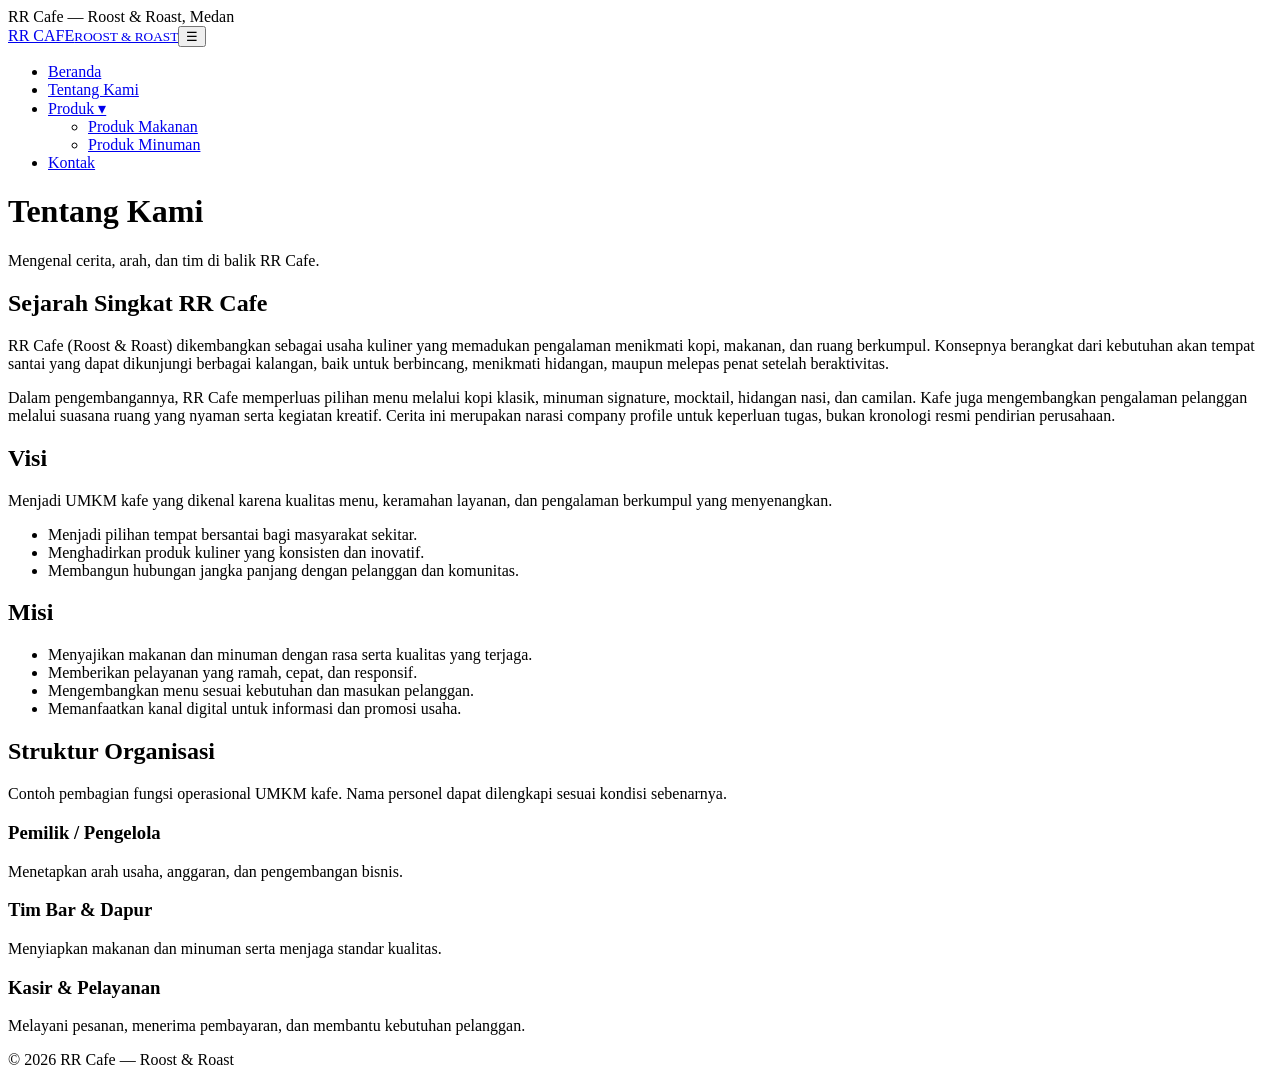
==== about.html @ 540df9fd "Add files via upload" ====
<!doctype html><html lang="id"><head><meta charset="utf-8"><meta name="viewport" content="width=device-width,initial-scale=1"><title>Tentang Kami | RR Cafe</title><link rel="stylesheet" href="css/style.css"></head><body><div class="topbar">RR Cafe — Roost & Roast, Medan</div><header class="header"><nav class="container nav"><a class="brand" href="index.html">RR CAFE<small>ROOST & ROAST</small></a><button class="hamburger" aria-label="Buka menu" aria-expanded="false">☰</button><ul class="navlinks"><li><a href="index.html">Beranda</a></li><li><a class="active" href="about.html">Tentang Kami</a></li><li><a href="produk.html" class="submenu-toggle">Produk ▾</a><ul class="dropdown"><li><a href="produk.html#makanan">Produk Makanan</a></li><li><a href="produk.html#minuman">Produk Minuman</a></li></ul></li><li><a href="kontak.html">Kontak</a></li></ul></nav></header><main><div class="pagehero"><div class="container"><h1>Tentang Kami</h1><p>Mengenal cerita, arah, dan tim di balik RR Cafe.</p></div></div><section><div class="container"><h2>Sejarah Singkat RR Cafe</h2><p>RR Cafe (Roost & Roast) dikembangkan sebagai usaha kuliner yang memadukan pengalaman menikmati kopi, makanan, dan ruang berkumpul. Konsepnya berangkat dari kebutuhan akan tempat santai yang dapat dikunjungi berbagai kalangan, baik untuk berbincang, menikmati hidangan, maupun melepas penat setelah beraktivitas.</p><p>Dalam pengembangannya, RR Cafe memperluas pilihan menu melalui kopi klasik, minuman signature, mocktail, hidangan nasi, dan camilan. Kafe juga mengembangkan pengalaman pelanggan melalui suasana ruang yang nyaman serta kegiatan kreatif. Cerita ini merupakan narasi company profile untuk keperluan tugas, bukan kronologi resmi pendirian perusahaan.</p></div></section><section class="band"><div class="container two"><div><h2>Visi</h2><p>Menjadi UMKM kafe yang dikenal karena kualitas menu, keramahan layanan, dan pengalaman berkumpul yang menyenangkan.</p><ul class="list"><li>Menjadi pilihan tempat bersantai bagi masyarakat sekitar.</li><li>Menghadirkan produk kuliner yang konsisten dan inovatif.</li><li>Membangun hubungan jangka panjang dengan pelanggan dan komunitas.</li></ul></div><div><h2>Misi</h2><ul class="list"><li>Menyajikan makanan dan minuman dengan rasa serta kualitas yang terjaga.</li><li>Memberikan pelayanan yang ramah, cepat, dan responsif.</li><li>Mengembangkan menu sesuai kebutuhan dan masukan pelanggan.</li><li>Memanfaatkan kanal digital untuk informasi dan promosi usaha.</li></ul></div></div></section><section><div class="container"><h2>Struktur Organisasi</h2><p class="lead">Contoh pembagian fungsi operasional UMKM kafe. Nama personel dapat dilengkapi sesuai kondisi sebenarnya.</p><div class="grid"><div class="card"><h3>Pemilik / Pengelola</h3><p>Menetapkan arah usaha, anggaran, dan pengembangan bisnis.</p></div><div class="card"><h3>Tim Bar & Dapur</h3><p>Menyiapkan makanan dan minuman serta menjaga standar kualitas.</p></div><div class="card"><h3>Kasir & Pelayanan</h3><p>Melayani pesanan, menerima pembayaran, dan membantu kebutuhan pelanggan.</p></div></div></div></section></main><footer>© 2026 RR Cafe — Roost & Roast</footer><script src="js/main.js"></script></body></html>
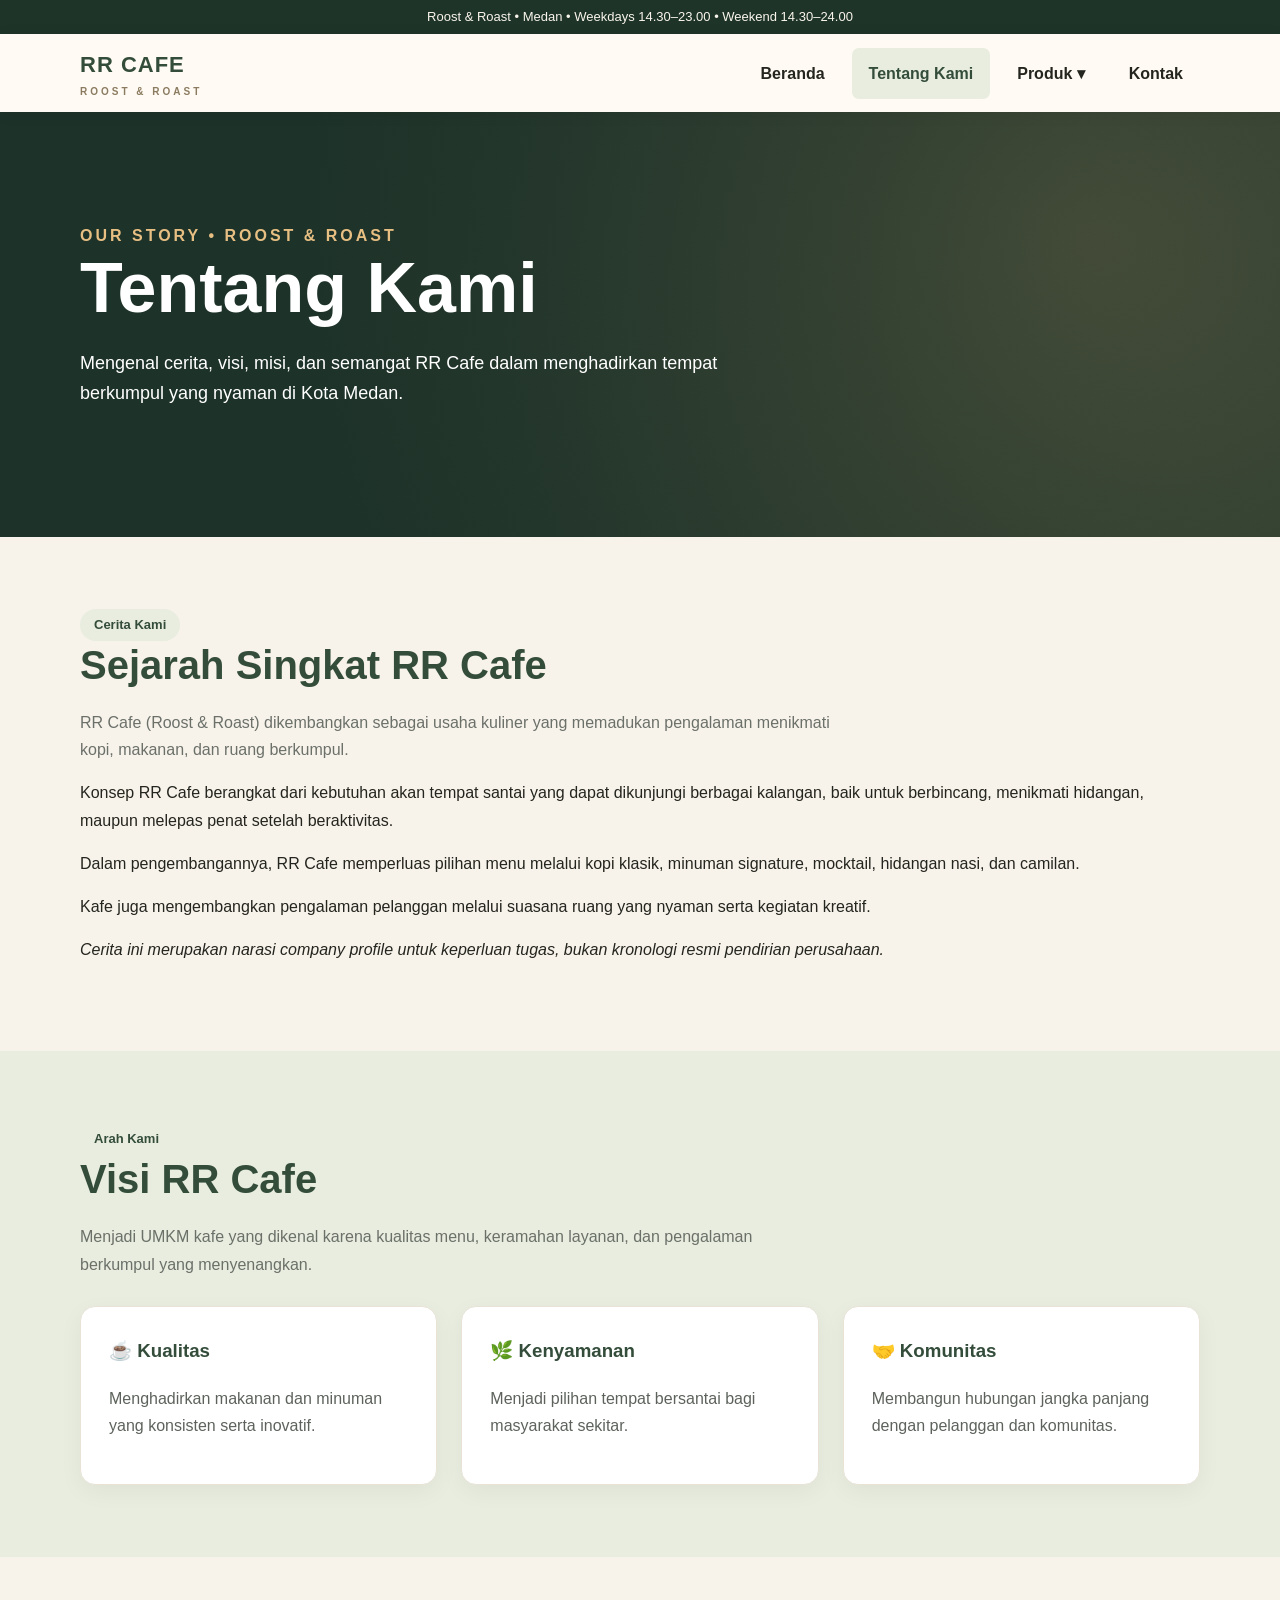
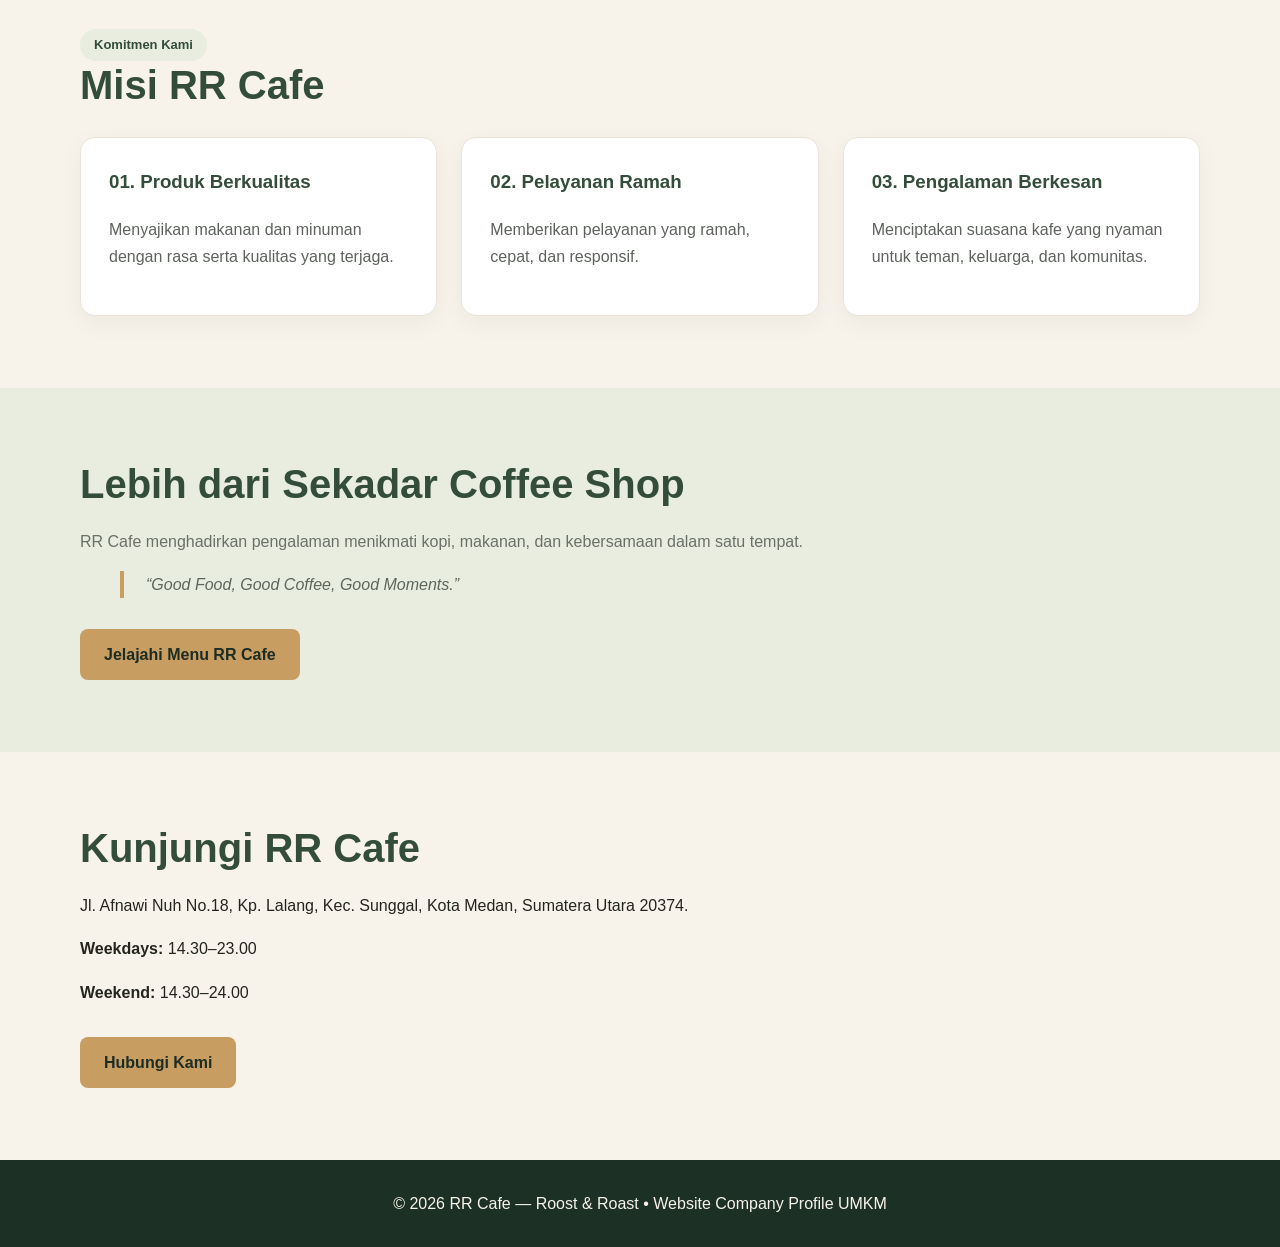
==== commit 7ff4c959: "Update about.html" ====
--- a/about.html
+++ b/about.html
@@ -1 +1,270 @@
-<!doctype html><html lang="id"><head><meta charset="utf-8"><meta name="viewport" content="width=device-width,initial-scale=1"><title>Tentang Kami | RR Cafe</title><link rel="stylesheet" href="css/style.css"></head><body><div class="topbar">RR Cafe — Roost & Roast, Medan</div><header class="header"><nav class="container nav"><a class="brand" href="index.html">RR CAFE<small>ROOST & ROAST</small></a><button class="hamburger" aria-label="Buka menu" aria-expanded="false">☰</button><ul class="navlinks"><li><a href="index.html">Beranda</a></li><li><a class="active" href="about.html">Tentang Kami</a></li><li><a href="produk.html" class="submenu-toggle">Produk ▾</a><ul class="dropdown"><li><a href="produk.html#makanan">Produk Makanan</a></li><li><a href="produk.html#minuman">Produk Minuman</a></li></ul></li><li><a href="kontak.html">Kontak</a></li></ul></nav></header><main><div class="pagehero"><div class="container"><h1>Tentang Kami</h1><p>Mengenal cerita, arah, dan tim di balik RR Cafe.</p></div></div><section><div class="container"><h2>Sejarah Singkat RR Cafe</h2><p>RR Cafe (Roost & Roast) dikembangkan sebagai usaha kuliner yang memadukan pengalaman menikmati kopi, makanan, dan ruang berkumpul. Konsepnya berangkat dari kebutuhan akan tempat santai yang dapat dikunjungi berbagai kalangan, baik untuk berbincang, menikmati hidangan, maupun melepas penat setelah beraktivitas.</p><p>Dalam pengembangannya, RR Cafe memperluas pilihan menu melalui kopi klasik, minuman signature, mocktail, hidangan nasi, dan camilan. Kafe juga mengembangkan pengalaman pelanggan melalui suasana ruang yang nyaman serta kegiatan kreatif. Cerita ini merupakan narasi company profile untuk keperluan tugas, bukan kronologi resmi pendirian perusahaan.</p></div></section><section class="band"><div class="container two"><div><h2>Visi</h2><p>Menjadi UMKM kafe yang dikenal karena kualitas menu, keramahan layanan, dan pengalaman berkumpul yang menyenangkan.</p><ul class="list"><li>Menjadi pilihan tempat bersantai bagi masyarakat sekitar.</li><li>Menghadirkan produk kuliner yang konsisten dan inovatif.</li><li>Membangun hubungan jangka panjang dengan pelanggan dan komunitas.</li></ul></div><div><h2>Misi</h2><ul class="list"><li>Menyajikan makanan dan minuman dengan rasa serta kualitas yang terjaga.</li><li>Memberikan pelayanan yang ramah, cepat, dan responsif.</li><li>Mengembangkan menu sesuai kebutuhan dan masukan pelanggan.</li><li>Memanfaatkan kanal digital untuk informasi dan promosi usaha.</li></ul></div></div></section><section><div class="container"><h2>Struktur Organisasi</h2><p class="lead">Contoh pembagian fungsi operasional UMKM kafe. Nama personel dapat dilengkapi sesuai kondisi sebenarnya.</p><div class="grid"><div class="card"><h3>Pemilik / Pengelola</h3><p>Menetapkan arah usaha, anggaran, dan pengembangan bisnis.</p></div><div class="card"><h3>Tim Bar & Dapur</h3><p>Menyiapkan makanan dan minuman serta menjaga standar kualitas.</p></div><div class="card"><h3>Kasir & Pelayanan</h3><p>Melayani pesanan, menerima pembayaran, dan membantu kebutuhan pelanggan.</p></div></div></div></section></main><footer>© 2026 RR Cafe — Roost & Roast</footer><script src="js/main.js"></script></body></html>
+
+<!DOCTYPE html>
+<html lang="id">
+<head>
+  <meta charset="UTF-8">
+  <meta name="viewport" content="width=device-width, initial-scale=1.0">
+  <meta name="description" content="Profil RR Cafe Roost & Roast Medan, sejarah, visi, misi, dan konsep kafe.">
+  <title>Tentang Kami | RR Cafe - Roost & Roast</title>
+
+  <link rel="stylesheet" href="style.css">
+</head>
+
+<body>
+
+  <div class="topbar">
+    Roost & Roast • Medan • Weekdays 14.30–23.00 • Weekend 14.30–24.00
+  </div>
+
+  <header class="header">
+    <nav class="container nav" aria-label="Navigasi utama">
+
+      <a class="brand" href="index.html">
+        RR CAFE
+        <small>ROOST & ROAST</small>
+      </a>
+
+      <button class="hamburger"
+              aria-label="Buka menu"
+              aria-expanded="false">
+        ☰
+      </button>
+
+      <ul class="navlinks">
+        <li>
+          <a href="index.html">Beranda</a>
+        </li>
+
+        <li>
+          <a href="about.html" class="active">Tentang Kami</a>
+        </li>
+
+        <li>
+          <a href="produk.html" class="submenu-toggle">
+            Produk ▾
+          </a>
+          <ul class="dropdown">
+            <li>
+              <a href="produk.html#makanan">Produk Makanan</a>
+            </li>
+            <li>
+              <a href="produk.html#minuman">Produk Minuman</a>
+            </li>
+          </ul>
+        </li>
+
+        <li>
+          <a href="kontak.html">Kontak</a>
+        </li>
+      </ul>
+
+    </nav>
+  </header>
+
+  <main>
+
+    <div class="hero">
+      <div class="container">
+        <div class="eyebrow">
+          OUR STORY • ROOST & ROAST
+        </div>
+
+        <h1>Tentang Kami</h1>
+
+        <p>
+          Mengenal cerita, visi, misi, dan semangat
+          RR Cafe dalam menghadirkan tempat
+          berkumpul yang nyaman di Kota Medan.
+        </p>
+      </div>
+    </div>
+
+    <section>
+      <div class="container">
+
+        <span class="pill">Cerita Kami</span>
+
+        <h2>Sejarah Singkat RR Cafe</h2>
+
+        <p class="lead">
+          RR Cafe (Roost & Roast) dikembangkan
+          sebagai usaha kuliner yang memadukan
+          pengalaman menikmati kopi, makanan,
+          dan ruang berkumpul.
+        </p>
+
+        <p>
+          Konsep RR Cafe berangkat dari kebutuhan
+          akan tempat santai yang dapat dikunjungi
+          berbagai kalangan, baik untuk berbincang,
+          menikmati hidangan, maupun melepas penat
+          setelah beraktivitas.
+        </p>
+
+        <p>
+          Dalam pengembangannya, RR Cafe memperluas
+          pilihan menu melalui kopi klasik, minuman
+          signature, mocktail, hidangan nasi,
+          dan camilan.
+        </p>
+
+        <p>
+          Kafe juga mengembangkan pengalaman
+          pelanggan melalui suasana ruang yang
+          nyaman serta kegiatan kreatif.
+        </p>
+
+        <p>
+          <em>
+            Cerita ini merupakan narasi company
+            profile untuk keperluan tugas,
+            bukan kronologi resmi pendirian perusahaan.
+          </em>
+        </p>
+
+      </div>
+    </section>
+
+    <section class="band">
+      <div class="container">
+
+        <span class="pill">Arah Kami</span>
+
+        <h2>Visi RR Cafe</h2>
+
+        <p class="lead">
+          Menjadi UMKM kafe yang dikenal karena
+          kualitas menu, keramahan layanan,
+          dan pengalaman berkumpul yang menyenangkan.
+        </p>
+
+        <div class="grid">
+
+          <article class="card">
+            <h3>☕ Kualitas</h3>
+            <p>
+              Menghadirkan makanan dan minuman
+              yang konsisten serta inovatif.
+            </p>
+          </article>
+
+          <article class="card">
+            <h3>🌿 Kenyamanan</h3>
+            <p>
+              Menjadi pilihan tempat bersantai
+              bagi masyarakat sekitar.
+            </p>
+          </article>
+
+          <article class="card">
+            <h3>🤝 Komunitas</h3>
+            <p>
+              Membangun hubungan jangka panjang
+              dengan pelanggan dan komunitas.
+            </p>
+          </article>
+
+        </div>
+
+      </div>
+    </section>
+
+    <section>
+      <div class="container">
+
+        <span class="pill">Komitmen Kami</span>
+
+        <h2>Misi RR Cafe</h2>
+
+        <div class="grid">
+
+          <article class="card">
+            <h3>01. Produk Berkualitas</h3>
+            <p>
+              Menyajikan makanan dan minuman
+              dengan rasa serta kualitas yang terjaga.
+            </p>
+          </article>
+
+          <article class="card">
+            <h3>02. Pelayanan Ramah</h3>
+            <p>
+              Memberikan pelayanan yang ramah,
+              cepat, dan responsif.
+            </p>
+          </article>
+
+          <article class="card">
+            <h3>03. Pengalaman Berkesan</h3>
+            <p>
+              Menciptakan suasana kafe yang nyaman
+              untuk teman, keluarga, dan komunitas.
+            </p>
+          </article>
+
+        </div>
+
+      </div>
+    </section>
+
+    <section class="band">
+      <div class="container">
+
+        <h2>Lebih dari Sekadar Coffee Shop</h2>
+
+        <p class="lead">
+          RR Cafe menghadirkan pengalaman
+          menikmati kopi, makanan, dan
+          kebersamaan dalam satu tempat.
+        </p>
+
+        <blockquote>
+          “Good Food, Good Coffee, Good Moments.”
+        </blockquote>
+
+        <a class="btn" href="produk.html">
+          Jelajahi Menu RR Cafe
+        </a>
+
+      </div>
+    </section>
+
+    <section>
+      <div class="container">
+
+        <h2>Kunjungi RR Cafe</h2>
+
+        <p>
+          Jl. Afnawi Nuh No.18, Kp. Lalang,
+          Kec. Sunggal, Kota Medan,
+          Sumatera Utara 20374.
+        </p>
+
+        <p>
+          <strong>Weekdays:</strong> 14.30–23.00
+        </p>
+
+        <p>
+          <strong>Weekend:</strong> 14.30–24.00
+        </p>
+
+        <a class="btn" href="kontak.html">
+          Hubungi Kami
+        </a>
+
+      </div>
+    </section>
+
+  </main>
+
+  <footer>
+    <div class="container">
+      © 2026 RR Cafe — Roost & Roast
+      • Website Company Profile UMKM
+    </div>
+  </footer>
+
+  <script src="main.js"></script>
+
+</body>
+</html>
--- a/style.css
+++ b/style.css
@@ -0,0 +1 @@
+:root{--bg:#f7f3eb;--ink:#24251e;--green:#344d3b;--gold:#c89d62;--muted:#6b7069}*{box-sizing:border-box}html{scroll-behavior:smooth}body{margin:0;font-family:Arial,Helvetica,sans-serif;background:var(--bg);color:var(--ink);line-height:1.7}a{color:inherit;text-decoration:none}.container{width:min(1120px,90%);margin:auto}.topbar{background:#1f3429;color:#f9f5eb;padding:6px 0;font-size:13px;text-align:center}.header{background:#fffaf3;position:sticky;top:0;z-index:10;box-shadow:0 2px 15px #0001}.nav{display:flex;align-items:center;justify-content:space-between;min-height:78px}.brand{font-size:22px;font-weight:800;letter-spacing:1px;color:var(--green)}.brand small{display:block;font-size:10px;letter-spacing:3px;color:#8b7b60}.navlinks{display:flex;gap:10px;align-items:center;list-style:none;margin:0;padding:0}.navlinks>li{position:relative}.navlinks a{display:block;padding:12px 17px;font-weight:600;border-radius:7px}.navlinks a:hover,.navlinks a.active{background:#e8eddf;color:var(--green)}.dropdown{display:none;position:absolute;top:100%;left:0;min-width:195px;background:white;box-shadow:0 10px 30px #0002;list-style:none;padding:7px;margin:0;border-radius:9px}.navlinks li:hover>.dropdown,.navlinks li:focus-within>.dropdown{display:block}.hamburger{display:none;border:0;background:var(--green);color:white;font-size:25px;padding:7px 13px;border-radius:7px;cursor:pointer}.hero{background:linear-gradient(115deg,#1d3229ed,#1d3229bb),radial-gradient(circle at 85% 30%,#c7a36b 0%,#1d3229 70%);color:white;padding:110px 0}.hero h1{font-size:clamp(36px,6vw,70px);line-height:1.12;max-width:750px;margin:0 0 20px}.hero p{max-width:650px;font-size:18px}.eyebrow{color:#e8bf83;font-weight:800;letter-spacing:3px;text-transform:uppercase}.btn{display:inline-block;background:var(--gold);color:#1d2d24;font-weight:800;padding:12px 24px;border-radius:8px;margin-top:15px}.btn:hover{filter:brightness(.95)}section{padding:72px 0}h2{font-size:clamp(28px,4vw,40px);color:var(--green);line-height:1.2;margin:0 0 20px}.lead{max-width:750px;color:var(--muted)}.grid{display:grid;grid-template-columns:repeat(3,1fr);gap:24px;margin-top:28px}.card{background:#fff;border-radius:15px;padding:28px;box-shadow:0 7px 25px #0000000c;border:1px solid #e9e3d7}.card h3{margin-top:0;color:var(--green)}.card p{color:#5d635c}.price{font-size:19px;color:#865c29;font-weight:800}.band{background:#e8eddf}.two{display:grid;grid-template-columns:1fr 1fr;gap:35px}.list li{margin-bottom:8px}.pagehero{background:#244033;color:white;padding:65px 0}.pagehero h1{font-size:45px;margin:0}.pagehero p{max-width:680px}.pagehero h1,.pagehero p{color:white}.info{padding:22px;background:#fff;border-left:4px solid var(--gold);border-radius:8px;margin-top:20px}.contact-grid{display:grid;grid-template-columns:1fr 1fr;gap:30px}label{display:block;font-weight:700;margin:14px 0 5px}input,textarea{width:100%;padding:12px;border:1px solid #cbd2c7;border-radius:8px;font:inherit}textarea{min-height:120px}button.submit{border:0;background:var(--green);color:white;padding:12px 25px;border-radius:8px;margin-top:15px;cursor:pointer}footer{background:#1d3026;color:#f6f3e9;padding:30px 0;text-align:center}footer a{text-decoration:underline}.pill{display:inline-block;background:#e8eddf;color:#344d3b;border-radius:30px;padding:5px 14px;font-weight:bold;font-size:13px}blockquote{border-left:4px solid var(--gold);padding-left:22px;font-style:italic;color:#5e665d}@media(max-width:760px){.hamburger{display:block}.nav{flex-wrap:wrap}.navlinks{display:none;flex-direction:column;width:100%;align-items:stretch;padding-bottom:14px}.navlinks.open{display:flex}.navlinks a{padding:10px 14px}.dropdown{position:static;display:none;box-shadow:none;background:#f0f2e9;margin-left:14px}.navlinks li.open>.dropdown{display:block}.grid,.two,.contact-grid{grid-template-columns:1fr}.hero{padding:70px 0}section{padding:48px 0}.pagehero h1{font-size:36px}}
